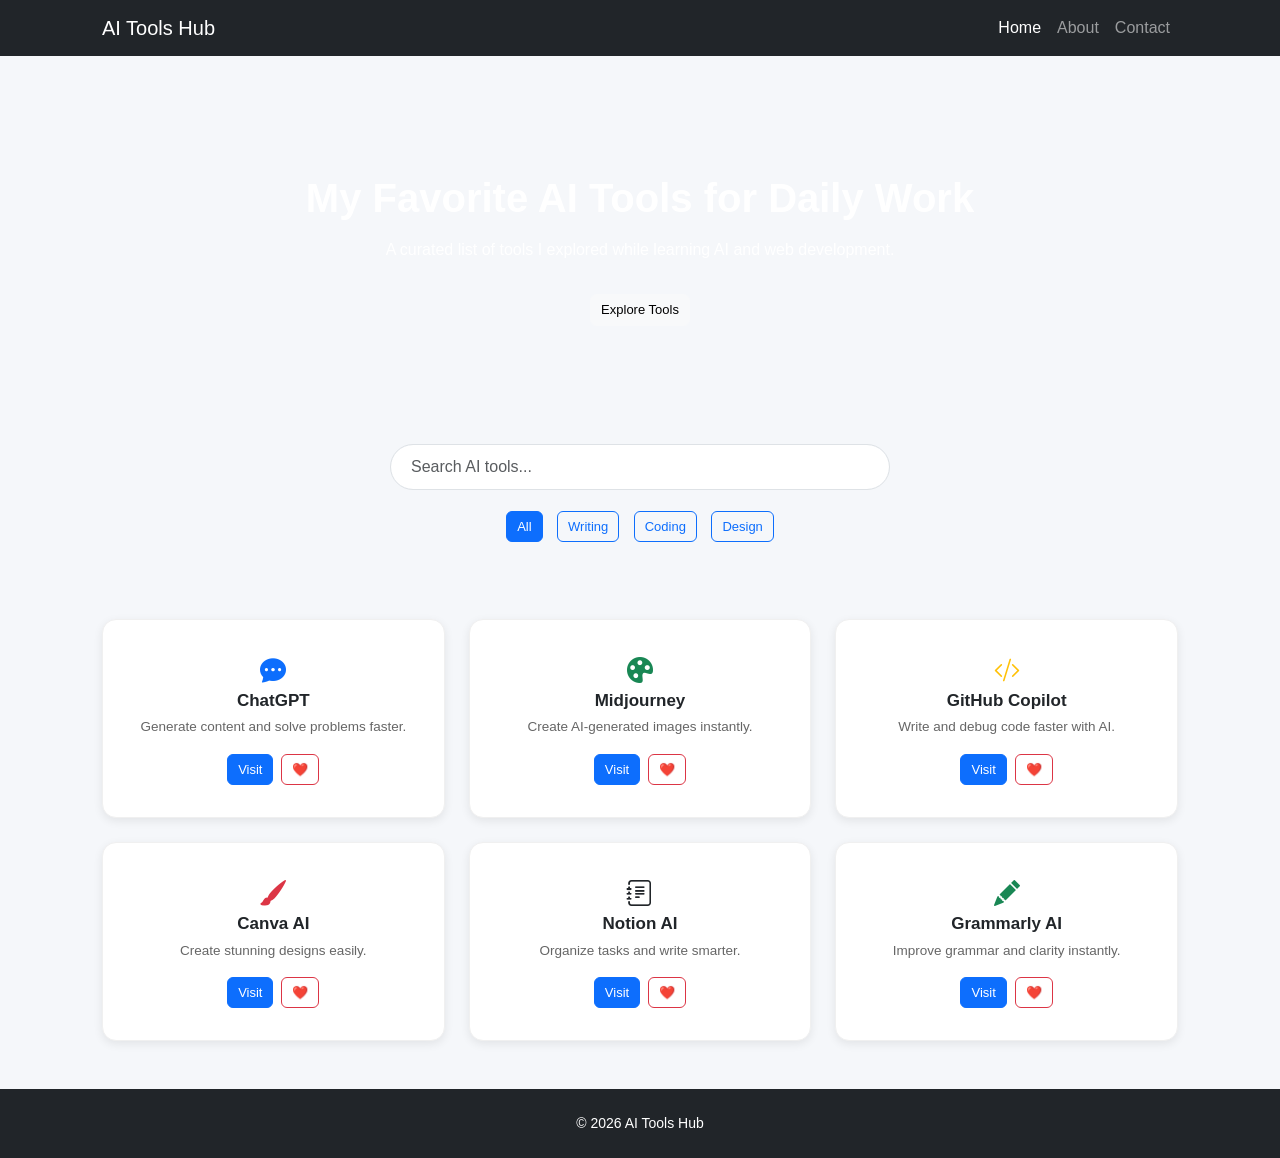
==== index.html @ bc522452 "Update index.html" ====
<!DOCTYPE html>

<html lang="en">
<head>
  <meta charset="UTF-8">
  <meta name="viewport" content="width=device-width, initial-scale=1.0">
  <title>AI Tools Hub</title>

  <!-- Bootstrap -->

  <link href="https://cdn.jsdelivr.net/npm/bootstrap@5.3.3/dist/css/bootstrap.min.css" rel="stylesheet">

  <!-- Icons -->

  <link rel="stylesheet" href="https://cdn.jsdelivr.net/npm/bootstrap-icons@1.11.3/font/bootstrap-icons.css">

  <!-- CSS -->

  <link rel="stylesheet" href="style.css">
</head>
<body>

<!-- NAVBAR -->

<nav class="navbar navbar-expand-lg navbar-dark bg-dark">
  <div class="container">
    <a class="navbar-brand" href="index.html">AI Tools Hub</a>


<button class="navbar-toggler" data-bs-toggle="collapse" data-bs-target="#nav">
  <span class="navbar-toggler-icon"></span>
</button>

<div class="collapse navbar-collapse" id="nav">
  <ul class="navbar-nav ms-auto">
    <li class="nav-item"><a class="nav-link active" href="#">Home</a></li>
    <li class="nav-item"><a class="nav-link" href="about.html">About</a></li>
    <li class="nav-item"><a class="nav-link" href="contact.html">Contact</a></li>
  </ul>
</div>


  </div>
</nav>

<!-- HERO -->

<section class="hero text-white">
  <div class="container text-center py-5">
    <h1 class="fw-bold">My Favorite AI Tools for Daily Work</h1>
    <p class="mt-3">
      A curated list of tools I explored while learning AI and web development.
    </p>
    <a href="#tools" class="btn btn-light mt-3">Explore Tools</a>
  </div>
</section>
<!-- SEARCH -->

<div class="text-center mb-3">
  <input type="text" id="searchInput" class="form-control mx-auto"
    placeholder="Search AI tools...">
</div>

<!-- FILTER -->

<div class="text-center mb-4">
  <button class="btn btn-outline-primary filter-btn active" data-category="all">All</button>
  <button class="btn btn-outline-primary filter-btn" data-category="writing">Writing</button>
  <button class="btn btn-outline-primary filter-btn" data-category="coding">Coding</button>
  <button class="btn btn-outline-primary filter-btn" data-category="design">Design</button>
</div>

<!-- TOOLS -->

<section class="py-5">
  <div class="container">
    <div class="row g-4">


  <!-- ChatGPT -->
  <div class="col-md-4 col-sm-6">
    <div class="card text-center" data-category="writing">
      <div class="card-body">
        <i class="bi bi-chat-dots-fill text-primary"></i>
        <h5 class="card-title">ChatGPT</h5>
        <p class="card-text">Generate content and solve problems faster.</p>

        <div class="card-buttons">
          <a href="https://chat.openai.com" target="_blank" class="btn btn-primary btn-sm">Visit</a>
          <button class="btn btn-outline-danger btn-sm favorite-btn">❤️</button>
        </div>
      </div>
    </div>
  </div>

  <!-- Midjourney -->
  <div class="col-md-4 col-sm-6">
    <div class="card text-center" data-category="design">
      <div class="card-body">
        <i class="bi bi-palette-fill text-success"></i>
        <h5 class="card-title">Midjourney</h5>
        <p class="card-text">Create AI-generated images instantly.</p>

        <div class="card-buttons">
          <a href="https://www.midjourney.com" target="_blank" class="btn btn-primary btn-sm">Visit</a>
          <button class="btn btn-outline-danger btn-sm favorite-btn">❤️</button>
        </div>
      </div>
    </div>
  </div>

  <!-- Copilot -->
  <div class="col-md-4 col-sm-6">
    <div class="card text-center" data-category="coding">
      <div class="card-body">
        <i class="bi bi-code-slash text-warning"></i>
        <h5 class="card-title">GitHub Copilot</h5>
        <p class="card-text">Write and debug code faster with AI.</p>

        <div class="card-buttons">
          <a href="https://github.com/features/copilot" target="_blank" class="btn btn-primary btn-sm">Visit</a>
          <button class="btn btn-outline-danger btn-sm favorite-btn">❤️</button>
        </div>
      </div>
    </div>
  </div>

  <!-- Canva -->
  <div class="col-md-4 col-sm-6">
    <div class="card text-center" data-category="design">
      <div class="card-body">
        <i class="bi bi-brush-fill text-danger"></i>
        <h5 class="card-title">Canva AI</h5>
        <p class="card-text">Create stunning designs easily.</p>

        <div class="card-buttons">
          <a href="https://www.canva.com" target="_blank" class="btn btn-primary btn-sm">Visit</a>
          <button class="btn btn-outline-danger btn-sm favorite-btn">❤️</button>
        </div>
      </div>
    </div>
  </div>

  <!-- Notion -->
  <div class="col-md-4 col-sm-6">
    <div class="card text-center" data-category="writing">
      <div class="card-body">
        <i class="bi bi-journal-text text-dark"></i>
        <h5 class="card-title">Notion AI</h5>
        <p class="card-text">Organize tasks and write smarter.</p>

        <div class="card-buttons">
          <a href="https://www.notion.so/product/ai" target="_blank" class="btn btn-primary btn-sm">Visit</a>
          <button class="btn btn-outline-danger btn-sm favorite-btn">❤️</button>
        </div>
      </div>
    </div>
  </div>

  <!-- Grammarly -->
  <div class="col-md-4 col-sm-6">
    <div class="card text-center" data-category="writing">
      <div class="card-body">
        <i class="bi bi-pencil-fill text-success"></i>
        <h5 class="card-title">Grammarly AI</h5>
        <p class="card-text">Improve grammar and clarity instantly.</p>

        <div class="card-buttons">
          <a href="https://www.grammarly.com" target="_blank" class="btn btn-primary btn-sm">Visit</a>
          <button class="btn btn-outline-danger btn-sm favorite-btn">❤️</button>
        </div>
      </div>
    </div>
  </div>

</div>


  </div>
</section>

<!-- FOOTER -->

<footer class="text-center py-4 bg-dark text-white">
  <p class="mb-0">© 2026 AI Tools Hub</p>
</footer>

<!-- JS -->

<script src="https://cdn.jsdelivr.net/npm/bootstrap@5.3.3/dist/js/bootstrap.bundle.min.js"></script>

<script>
  // SEARCH
  const searchInput = document.getElementById("searchInput");

  searchInput.addEventListener("keyup", function () {
    let filter = searchInput.value.toLowerCase();
    let cards = document.querySelectorAll(".card");

    cards.forEach(card => {
      let text = card.innerText.toLowerCase();
      card.parentElement.style.display = text.includes(filter) ? "block" : "none";
    });
  });

  // FILTER
  const buttons = document.querySelectorAll(".filter-btn");

  buttons.forEach(btn => {
    btn.addEventListener("click", () => {

      buttons.forEach(b => b.classList.remove("active"));
      btn.classList.add("active");

      let category = btn.getAttribute("data-category");
      let cols = document.querySelectorAll(".col-md-4");

      cols.forEach(col => {
        let card = col.querySelector(".card");

        if (category === "all" || card.dataset.category === category) {
          col.style.display = "block";
        } else {
          col.style.display = "none";
        }
      });
    });
  });
</script>

</body>
</html>
---- style.css ----
/* GLOBAL */
html, body {
height: 100%;
}

body {
font-family: 'Segoe UI', sans-serif;
background: #f5f7fa;
margin: 0;
display: flex;
flex-direction: column;
}

/* MAIN (for sticky footer) */
main {
flex: 1;
}

/* CONTAINER WIDTH */
.container {
max-width: 1100px;
}

/* HERO */
.hero {
padding: 70px 0;
text-align: center;
}

/* SECTIONS */
section {
padding-top: 60px;
padding-bottom: 60px;
}

/* SEARCH */
#searchInput {
border-radius: 30px;
padding: 10px 20px;
max-width: 500px;
}

/* FILTER BUTTONS */
.filter-btn {
margin: 5px;
border-radius: 20px;
}

.filter-btn.active {
background-color: #0d6efd;
color: white;
}

/* NAVBAR FIX */
.navbar-toggler {
border: none;
}

.navbar-toggler:focus {
box-shadow: none;
}

/* CARDS */
.card {
border-radius: 14px;
padding: 16px;
transition: all 0.25s ease;
border: 1px solid #f0f0f0;
background: #ffffff;
box-shadow: 0 3px 10px rgba(0,0,0,0.08);
height: 100%;
}

.card:hover {
transform: translateY(-5px);
box-shadow: 0 10px 25px rgba(0,0,0,0.12);
}

/* CARD TEXT */
.card-title {
font-size: 17px;
font-weight: 600;
margin-bottom: 6px;
}

.card-text {
font-size: 13.5px;
color: #666;
}

/* ICON */
.card i {
font-size: 26px;
margin-bottom: 10px;
}

/* BUTTONS */
.btn {
font-size: 13px;
border-radius: 6px;
padding: 5px 10px;
}

/* FAVORITE BUTTON */
.favorite-btn {
border: 1px solid #dc3545;
color: #dc3545;
transition: 0.2s;
}

.favorite-btn:hover {
background: #dc3545;
color: white;
}

/* BUTTON GROUP */
.card-buttons {
display: flex;
justify-content: center;
gap: 8px;
margin-top: 10px;
}

/* FORM */
.form-control {
border-radius: 8px;
padding: 10px;
}

/* FOOTER */
footer {
background: #212529;
color: white;
text-align: center;
padding: 12px 0;
font-size: 14px;
}

/* HEADINGS */
h1, h2 {
font-weight: 600;
}

/* SMOOTH UI */

* {
  transition: all 0.2s ease;
  }
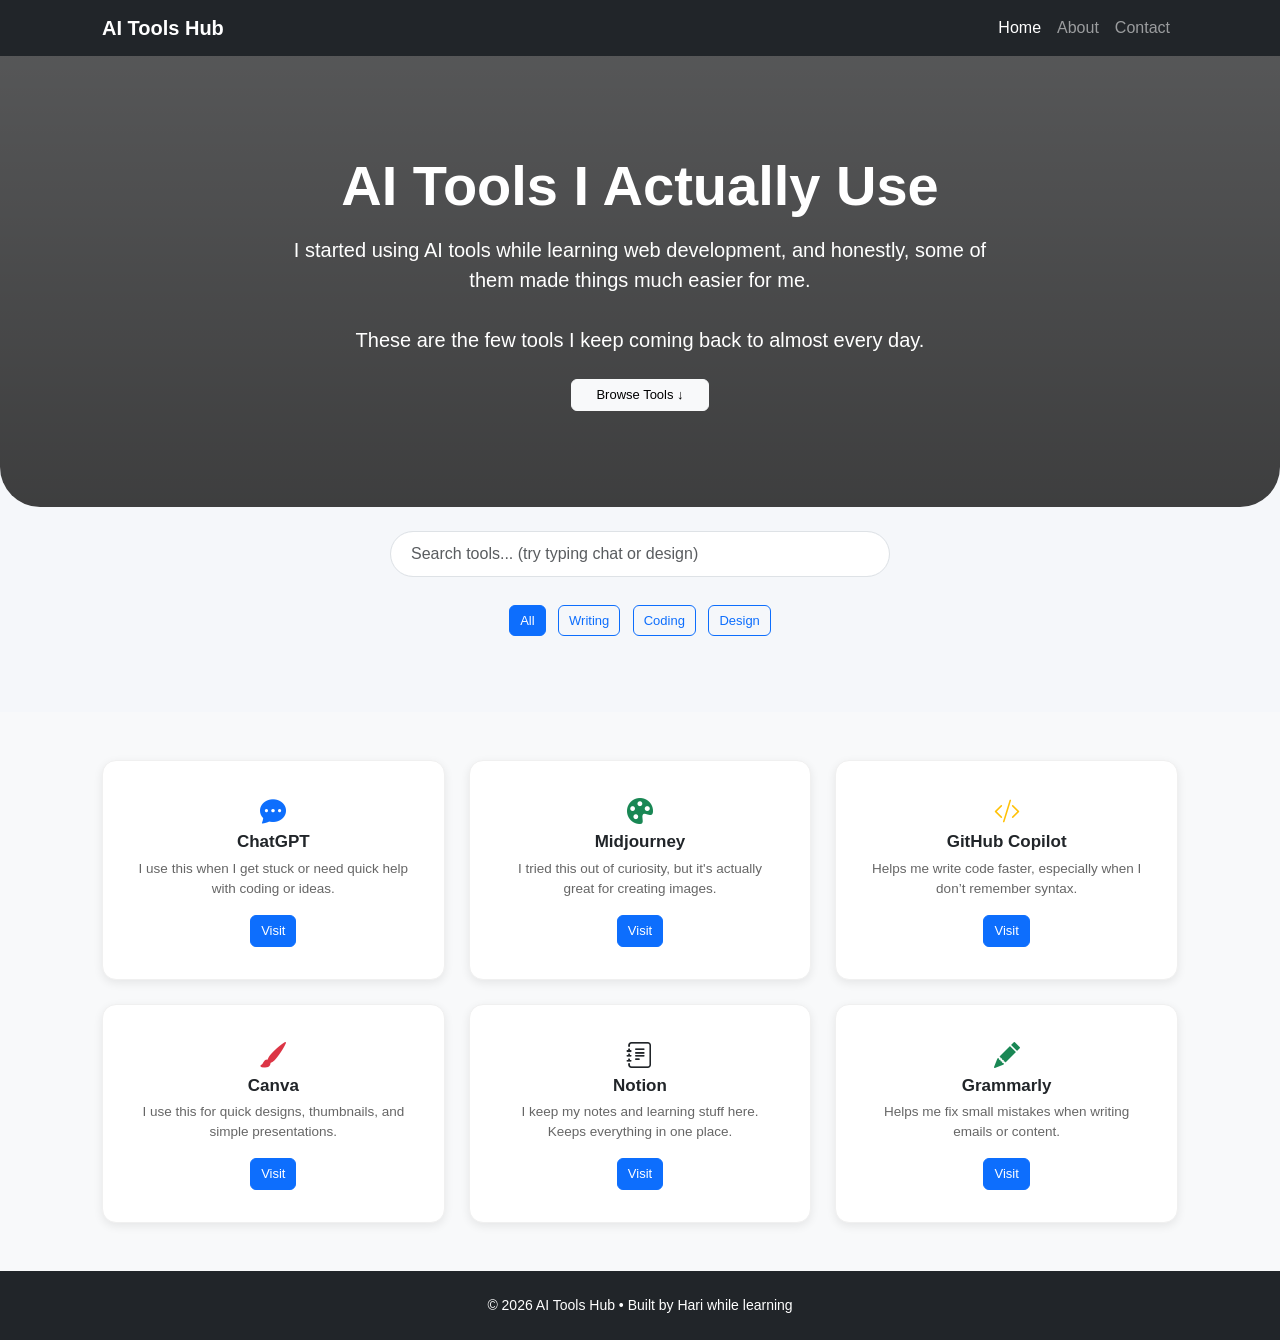
==== commit 91b438fc: "Update index.html" ====
--- a/index.html
+++ b/index.html
@@ -1,231 +1,197 @@
 <!DOCTYPE html>
-
 <html lang="en">
 <head>
-  <meta charset="UTF-8">
-  <meta name="viewport" content="width=device-width, initial-scale=1.0">
-  <title>AI Tools Hub</title>
-
-  <!-- Bootstrap -->
-
-  <link href="https://cdn.jsdelivr.net/npm/bootstrap@5.3.3/dist/css/bootstrap.min.css" rel="stylesheet">
-
-  <!-- Icons -->
-
-  <link rel="stylesheet" href="https://cdn.jsdelivr.net/npm/bootstrap-icons@1.11.3/font/bootstrap-icons.css">
-
-  <!-- CSS -->
-
-  <link rel="stylesheet" href="style.css">
+    <meta charset="UTF-8">
+    <meta name="viewport" content="width=device-width, initial-scale=1.0">
+    <title>AI Tools Hub | My Daily Toolkit</title>
+    
+    <link href="https://cdn.jsdelivr.net/npm/bootstrap@5.3.3/dist/css/bootstrap.min.css" rel="stylesheet">
+    <link rel="stylesheet" href="https://cdn.jsdelivr.net/npm/bootstrap-icons@1.11.3/font/bootstrap-icons.css">
+    <link rel="stylesheet" href="style.css">
 </head>
 <body>
 
 <!-- NAVBAR -->
-
-<nav class="navbar navbar-expand-lg navbar-dark bg-dark">
-  <div class="container">
-    <a class="navbar-brand" href="index.html">AI Tools Hub</a>
-
-
-<button class="navbar-toggler" data-bs-toggle="collapse" data-bs-target="#nav">
-  <span class="navbar-toggler-icon"></span>
-</button>
-
-<div class="collapse navbar-collapse" id="nav">
-  <ul class="navbar-nav ms-auto">
-    <li class="nav-item"><a class="nav-link active" href="#">Home</a></li>
-    <li class="nav-item"><a class="nav-link" href="about.html">About</a></li>
-    <li class="nav-item"><a class="nav-link" href="contact.html">Contact</a></li>
-  </ul>
-</div>
-
-
-  </div>
+<nav class="navbar navbar-expand-lg navbar-dark bg-dark sticky-top">
+    <div class="container">
+        <a class="navbar-brand fw-bold" href="index.html">AI Tools Hub</a>
+        
+        <button class="navbar-toggler" type="button" data-bs-toggle="collapse" data-bs-target="#nav">
+            <span class="navbar-toggler-icon"></span>
+        </button>
+        
+        <div class="collapse navbar-collapse" id="nav">
+            <ul class="navbar-nav ms-auto">
+                <li class="nav-item"><a class="nav-link active" href="index.html">Home</a></li>
+                <li class="nav-item"><a class="nav-link" href="about.html">About</a></li>
+                <li class="nav-item"><a class="nav-link" href="contact.html">Contact</a></li>
+            </ul>
+        </div>
+    </div>
 </nav>
 
 <!-- HERO -->
+<section class="hero text-white py-5" style="background: linear-gradient(rgba(0,0,0,0.65), rgba(0,0,0,0.75)), url('https://source.unsplash.com/random/1600x900/?technology') no-repeat center center/cover;">
+    <div class="container text-center py-5">
+        <h1 class="display-4 fw-bold mb-3">AI Tools I Actually Use</h1>
+        <p class="lead mb-4" style="max-width: 700px; margin: auto;">
+            I started using AI tools while learning web development, and honestly,
+            some of them made things much easier for me.
+            <br><br>
+            These are the few tools I keep coming back to almost every day.
+        </p>
+        <a href="#tools" class="btn btn-light btn-lg px-4">Browse Tools ↓</a>
+    </div>
+</section>
 
-<section class="hero text-white">
-  <div class="container text-center py-5">
-    <h1 class="fw-bold">My Favorite AI Tools for Daily Work</h1>
-    <p class="mt-3">
-      A curated list of tools I explored while learning AI and web development.
-    </p>
-    <a href="#tools" class="btn btn-light mt-3">Explore Tools</a>
-  </div>
-</section>
 <!-- SEARCH -->
+<div class="container my-4">
+    <div class="text-center mb-4">
+        <input type="text" id="searchInput" class="form-control mx-auto" 
+               placeholder="Search tools... (try typing chat or design)" style="max-width: 500px;">
+    </div>
 
-<div class="text-center mb-3">
-  <input type="text" id="searchInput" class="form-control mx-auto"
-    placeholder="Search AI tools...">
-</div>
-
-<!-- FILTER -->
-
-<div class="text-center mb-4">
-  <button class="btn btn-outline-primary filter-btn active" data-category="all">All</button>
-  <button class="btn btn-outline-primary filter-btn" data-category="writing">Writing</button>
-  <button class="btn btn-outline-primary filter-btn" data-category="coding">Coding</button>
-  <button class="btn btn-outline-primary filter-btn" data-category="design">Design</button>
+    <!-- FILTER -->
+    <div class="text-center mb-5">
+        <button class="btn btn-outline-primary filter-btn active mx-1 my-1" data-category="all">All</button>
+        <button class="btn btn-outline-primary filter-btn mx-1 my-1" data-category="writing">Writing</button>
+        <button class="btn btn-outline-primary filter-btn mx-1 my-1" data-category="coding">Coding</button>
+        <button class="btn btn-outline-primary filter-btn mx-1 my-1" data-category="design">Design</button>
+    </div>
 </div>
 
 <!-- TOOLS -->
+<section id="tools" class="py-5 bg-light">
+    <div class="container">
+        <div class="row g-4">
 
-<section class="py-5">
-  <div class="container">
-    <div class="row g-4">
+            <!-- ChatGPT -->
+            <div class="col-md-4 col-sm-6">
+                <div class="card text-center" data-category="writing">
+                    <div class="card-body">
+                        <i class="bi bi-chat-dots-fill text-primary"></i>
+                        <h5 class="card-title">ChatGPT</h5>
+                        <p class="card-text">
+                            I use this when I get stuck or need quick help with coding or ideas.
+                        </p>
+                        <a href="https://chat.openai.com" target="_blank" class="btn btn-primary btn-sm">Visit</a>
+                    </div>
+                </div>
+            </div>
 
+            <!-- Midjourney -->
+            <div class="col-md-4 col-sm-6">
+                <div class="card text-center" data-category="design">
+                    <div class="card-body">
+                        <i class="bi bi-palette-fill text-success"></i>
+                        <h5 class="card-title">Midjourney</h5>
+                        <p class="card-text">
+                            I tried this out of curiosity, but it's actually great for creating images.
+                        </p>
+                        <a href="https://www.midjourney.com" target="_blank" class="btn btn-primary btn-sm">Visit</a>
+                    </div>
+                </div>
+            </div>
 
-  <!-- ChatGPT -->
-  <div class="col-md-4 col-sm-6">
-    <div class="card text-center" data-category="writing">
-      <div class="card-body">
-        <i class="bi bi-chat-dots-fill text-primary"></i>
-        <h5 class="card-title">ChatGPT</h5>
-        <p class="card-text">Generate content and solve problems faster.</p>
+            <!-- Copilot -->
+            <div class="col-md-4 col-sm-6">
+                <div class="card text-center" data-category="coding">
+                    <div class="card-body">
+                        <i class="bi bi-code-slash text-warning"></i>
+                        <h5 class="card-title">GitHub Copilot</h5>
+                        <p class="card-text">
+                            Helps me write code faster, especially when I don’t remember syntax.
+                        </p>
+                        <a href="https://github.com/features/copilot" target="_blank" class="btn btn-primary btn-sm">Visit</a>
+                    </div>
+                </div>
+            </div>
 
-        <div class="card-buttons">
-          <a href="https://chat.openai.com" target="_blank" class="btn btn-primary btn-sm">Visit</a>
-          <button class="btn btn-outline-danger btn-sm favorite-btn">❤️</button>
+            <!-- Canva -->
+            <div class="col-md-4 col-sm-6">
+                <div class="card text-center" data-category="design">
+                    <div class="card-body">
+                        <i class="bi bi-brush-fill text-danger"></i>
+                        <h5 class="card-title">Canva</h5>
+                        <p class="card-text">
+                            I use this for quick designs, thumbnails, and simple presentations.
+                        </p>
+                        <a href="https://www.canva.com" target="_blank" class="btn btn-primary btn-sm">Visit</a>
+                    </div>
+                </div>
+            </div>
+
+            <!-- Notion -->
+            <div class="col-md-4 col-sm-6">
+                <div class="card text-center" data-category="writing">
+                    <div class="card-body">
+                        <i class="bi bi-journal-text text-dark"></i>
+                        <h5 class="card-title">Notion</h5>
+                        <p class="card-text">
+                            I keep my notes and learning stuff here. Keeps everything in one place.
+                        </p>
+                        <a href="https://www.notion.so/product/ai" target="_blank" class="btn btn-primary btn-sm">Visit</a>
+                    </div>
+                </div>
+            </div>
+
+            <!-- Grammarly -->
+            <div class="col-md-4 col-sm-6">
+                <div class="card text-center" data-category="writing">
+                    <div class="card-body">
+                        <i class="bi bi-pencil-fill text-success"></i>
+                        <h5 class="card-title">Grammarly</h5>
+                        <p class="card-text">
+                            Helps me fix small mistakes when writing emails or content.
+                        </p>
+                        <a href="https://www.grammarly.com" target="_blank" class="btn btn-primary btn-sm">Visit</a>
+                    </div>
+                </div>
+            </div>
+
         </div>
-      </div>
     </div>
-  </div>
-
-  <!-- Midjourney -->
-  <div class="col-md-4 col-sm-6">
-    <div class="card text-center" data-category="design">
-      <div class="card-body">
-        <i class="bi bi-palette-fill text-success"></i>
-        <h5 class="card-title">Midjourney</h5>
-        <p class="card-text">Create AI-generated images instantly.</p>
-
-        <div class="card-buttons">
-          <a href="https://www.midjourney.com" target="_blank" class="btn btn-primary btn-sm">Visit</a>
-          <button class="btn btn-outline-danger btn-sm favorite-btn">❤️</button>
-        </div>
-      </div>
-    </div>
-  </div>
-
-  <!-- Copilot -->
-  <div class="col-md-4 col-sm-6">
-    <div class="card text-center" data-category="coding">
-      <div class="card-body">
-        <i class="bi bi-code-slash text-warning"></i>
-        <h5 class="card-title">GitHub Copilot</h5>
-        <p class="card-text">Write and debug code faster with AI.</p>
-
-        <div class="card-buttons">
-          <a href="https://github.com/features/copilot" target="_blank" class="btn btn-primary btn-sm">Visit</a>
-          <button class="btn btn-outline-danger btn-sm favorite-btn">❤️</button>
-        </div>
-      </div>
-    </div>
-  </div>
-
-  <!-- Canva -->
-  <div class="col-md-4 col-sm-6">
-    <div class="card text-center" data-category="design">
-      <div class="card-body">
-        <i class="bi bi-brush-fill text-danger"></i>
-        <h5 class="card-title">Canva AI</h5>
-        <p class="card-text">Create stunning designs easily.</p>
-
-        <div class="card-buttons">
-          <a href="https://www.canva.com" target="_blank" class="btn btn-primary btn-sm">Visit</a>
-          <button class="btn btn-outline-danger btn-sm favorite-btn">❤️</button>
-        </div>
-      </div>
-    </div>
-  </div>
-
-  <!-- Notion -->
-  <div class="col-md-4 col-sm-6">
-    <div class="card text-center" data-category="writing">
-      <div class="card-body">
-        <i class="bi bi-journal-text text-dark"></i>
-        <h5 class="card-title">Notion AI</h5>
-        <p class="card-text">Organize tasks and write smarter.</p>
-
-        <div class="card-buttons">
-          <a href="https://www.notion.so/product/ai" target="_blank" class="btn btn-primary btn-sm">Visit</a>
-          <button class="btn btn-outline-danger btn-sm favorite-btn">❤️</button>
-        </div>
-      </div>
-    </div>
-  </div>
-
-  <!-- Grammarly -->
-  <div class="col-md-4 col-sm-6">
-    <div class="card text-center" data-category="writing">
-      <div class="card-body">
-        <i class="bi bi-pencil-fill text-success"></i>
-        <h5 class="card-title">Grammarly AI</h5>
-        <p class="card-text">Improve grammar and clarity instantly.</p>
-
-        <div class="card-buttons">
-          <a href="https://www.grammarly.com" target="_blank" class="btn btn-primary btn-sm">Visit</a>
-          <button class="btn btn-outline-danger btn-sm favorite-btn">❤️</button>
-        </div>
-      </div>
-    </div>
-  </div>
-
-</div>
-
-
-  </div>
 </section>
 
 <!-- FOOTER -->
-
-<footer class="text-center py-4 bg-dark text-white">
-  <p class="mb-0">© 2026 AI Tools Hub</p>
+<footer class="bg-dark text-white text-center py-4">
+    <p class="mb-0">© 2026 AI Tools Hub • Built by Hari while learning</p>
 </footer>
-
-<!-- JS -->
 
 <script src="https://cdn.jsdelivr.net/npm/bootstrap@5.3.3/dist/js/bootstrap.bundle.min.js"></script>
 
 <script>
-  // SEARCH
-  const searchInput = document.getElementById("searchInput");
-
-  searchInput.addEventListener("keyup", function () {
-    let filter = searchInput.value.toLowerCase();
+// SEARCH
+document.getElementById("searchInput").addEventListener("keyup", function() {
+    let filter = this.value.toLowerCase();
     let cards = document.querySelectorAll(".card");
 
     cards.forEach(card => {
-      let text = card.innerText.toLowerCase();
-      card.parentElement.style.display = text.includes(filter) ? "block" : "none";
+        let text = card.innerText.toLowerCase();
+        card.parentElement.style.display = text.includes(filter) ? "" : "none";
     });
-  });
+});
 
-  // FILTER
-  const buttons = document.querySelectorAll(".filter-btn");
+// FILTER
+document.querySelectorAll(".filter-btn").forEach(btn => {
+    btn.addEventListener("click", () => {
+        document.querySelectorAll(".filter-btn").forEach(b => b.classList.remove("active"));
+        btn.classList.add("active");
 
-  buttons.forEach(btn => {
-    btn.addEventListener("click", () => {
+        let category = btn.getAttribute("data-category");
+        let cols = document.querySelectorAll(".col-md-4");
 
-      buttons.forEach(b => b.classList.remove("active"));
-      btn.classList.add("active");
+        cols.forEach(col => {
+            let card = col.querySelector(".card");
 
-      let category = btn.getAttribute("data-category");
-      let cols = document.querySelectorAll(".col-md-4");
-
-      cols.forEach(col => {
-        let card = col.querySelector(".card");
-
-        if (category === "all" || card.dataset.category === category) {
-          col.style.display = "block";
-        } else {
-          col.style.display = "none";
-        }
-      });
+            if (category === "all" || card.dataset.category === category) {
+                col.style.display = "";
+            } else {
+                col.style.display = "none";
+            }
+        });
     });
-  });
+});
 </script>
 
 </body>
--- a/style.css
+++ b/style.css
@@ -23,10 +23,10 @@
 
 /* HERO */
 .hero {
-padding: 70px 0;
-text-align: center;
+  background: linear-gradient(120deg, #0d6efd, #6f42c1);
+  border-bottom-left-radius: 40px;
+  border-bottom-right-radius: 40px;
 }
-
 /* SECTIONS */
 section {
 padding-top: 60px;
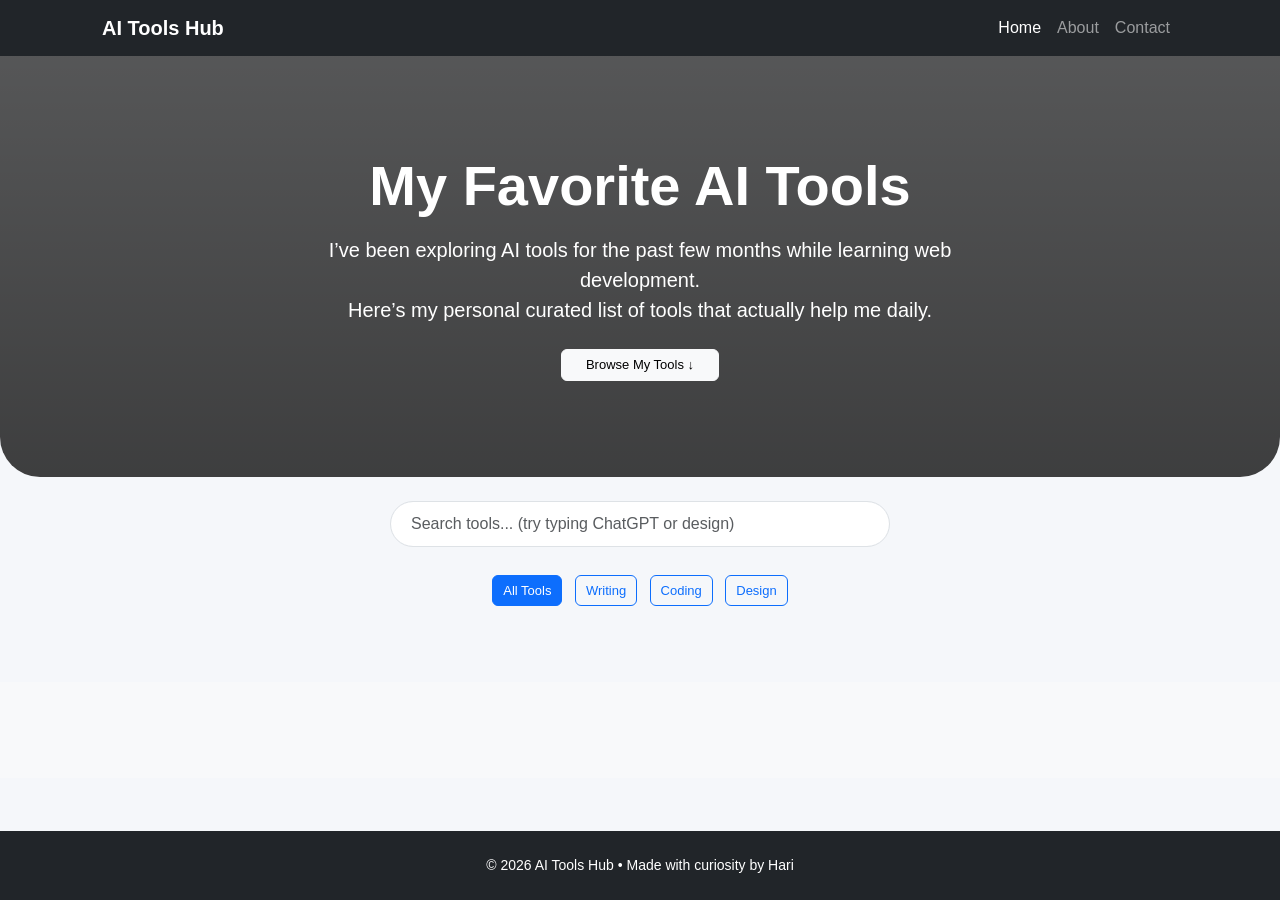
==== commit 4f53bbb1: "Update index.html" ====
--- a/index.html
+++ b/index.html
@@ -11,188 +11,101 @@
 </head>
 <body>
 
-<!-- NAVBAR -->
-<nav class="navbar navbar-expand-lg navbar-dark bg-dark sticky-top">
-    <div class="container">
-        <a class="navbar-brand fw-bold" href="index.html">AI Tools Hub</a>
-        
-        <button class="navbar-toggler" type="button" data-bs-toggle="collapse" data-bs-target="#nav">
-            <span class="navbar-toggler-icon"></span>
-        </button>
-        
-        <div class="collapse navbar-collapse" id="nav">
-            <ul class="navbar-nav ms-auto">
-                <li class="nav-item"><a class="nav-link active" href="index.html">Home</a></li>
-                <li class="nav-item"><a class="nav-link" href="about.html">About</a></li>
-                <li class="nav-item"><a class="nav-link" href="contact.html">Contact</a></li>
-            </ul>
+    <!-- NAVBAR -->
+    <nav class="navbar navbar-expand-lg navbar-dark bg-dark sticky-top">
+        <div class="container">
+            <a class="navbar-brand fw-bold" href="index.html">AI Tools Hub</a>
+            
+            <button class="navbar-toggler" type="button" data-bs-toggle="collapse" data-bs-target="#nav">
+                <span class="navbar-toggler-icon"></span>
+            </button>
+            
+            <div class="collapse navbar-collapse" id="nav">
+                <ul class="navbar-nav ms-auto">
+                    <li class="nav-item"><a class="nav-link active" href="index.html">Home</a></li>
+                    <li class="nav-item"><a class="nav-link" href="about.html">About</a></li>
+                    <li class="nav-item"><a class="nav-link" href="contact.html">Contact</a></li>
+                </ul>
+            </div>
+        </div>
+    </nav>
+
+    <!-- HERO -->
+    <section class="hero text-white py-5" style="background: linear-gradient(rgba(0,0,0,0.65), rgba(0,0,0,0.75)), url('https://source.unsplash.com/random/1600x900/?artificial-intelligence') no-repeat center center/cover;">
+        <div class="container text-center py-5">
+            <h1 class="display-4 fw-bold mb-3">My Favorite AI Tools</h1>
+            <p class="lead mb-4" style="max-width: 700px; margin: auto;">
+                I’ve been exploring AI tools for the past few months while learning web development.<br>
+                Here’s my personal curated list of tools that actually help me daily.
+            </p>
+            <a href="#tools" class="btn btn-light btn-lg px-4">Browse My Tools ↓</a>
+        </div>
+    </section>
+
+    <div class="container my-4">
+        <!-- SEARCH -->
+        <div class="text-center mb-4">
+            <input type="text" id="searchInput" class="form-control mx-auto" 
+                   placeholder="Search tools... (try typing ChatGPT or design)" style="max-width: 500px;">
+        </div>
+
+        <!-- FILTER -->
+        <div class="text-center mb-5">
+            <button class="btn btn-outline-primary filter-btn active mx-1 my-1" data-category="all">All Tools</button>
+            <button class="btn btn-outline-primary filter-btn mx-1 my-1" data-category="writing">Writing</button>
+            <button class="btn btn-outline-primary filter-btn mx-1 my-1" data-category="coding">Coding</button>
+            <button class="btn btn-outline-primary filter-btn mx-1 my-1" data-category="design">Design</button>
         </div>
     </div>
-</nav>
 
-<!-- HERO -->
-<section class="hero text-white py-5" style="background: linear-gradient(rgba(0,0,0,0.65), rgba(0,0,0,0.75)), url('https://source.unsplash.com/random/1600x900/?technology') no-repeat center center/cover;">
-    <div class="container text-center py-5">
-        <h1 class="display-4 fw-bold mb-3">AI Tools I Actually Use</h1>
-        <p class="lead mb-4" style="max-width: 700px; margin: auto;">
-            I started using AI tools while learning web development, and honestly,
-            some of them made things much easier for me.
-            <br><br>
-            These are the few tools I keep coming back to almost every day.
-        </p>
-        <a href="#tools" class="btn btn-light btn-lg px-4">Browse Tools ↓</a>
-    </div>
-</section>
+    <!-- TOOLS SECTION -->
+    <section id="tools" class="py-5 bg-light">
+        <div class="container">
+            <div class="row g-4" id="toolsContainer">
+                <!-- Cards will stay here (same as before, but I suggest making descriptions slightly different) -->
+            </div>
+        </div>
+    </section>
 
-<!-- SEARCH -->
-<div class="container my-4">
-    <div class="text-center mb-4">
-        <input type="text" id="searchInput" class="form-control mx-auto" 
-               placeholder="Search tools... (try typing chat or design)" style="max-width: 500px;">
-    </div>
+    <!-- FOOTER -->
+    <footer class="bg-dark text-white text-center py-4 mt-auto">
+        <p class="mb-0">© 2026 AI Tools Hub • Made with curiosity by Hari</p>
+    </footer>
 
-    <!-- FILTER -->
-    <div class="text-center mb-5">
-        <button class="btn btn-outline-primary filter-btn active mx-1 my-1" data-category="all">All</button>
-        <button class="btn btn-outline-primary filter-btn mx-1 my-1" data-category="writing">Writing</button>
-        <button class="btn btn-outline-primary filter-btn mx-1 my-1" data-category="coding">Coding</button>
-        <button class="btn btn-outline-primary filter-btn mx-1 my-1" data-category="design">Design</button>
-    </div>
-</div>
+    <script src="https://cdn.jsdelivr.net/npm/bootstrap@5.3.3/dist/js/bootstrap.bundle.min.js"></script>
+    
+    <script>
+        // Simple Search
+        document.getElementById("searchInput").addEventListener("keyup", function() {
+            let filter = this.value.toLowerCase();
+            let cards = document.querySelectorAll(".card");
 
-<!-- TOOLS -->
-<section id="tools" class="py-5 bg-light">
-    <div class="container">
-        <div class="row g-4">
+            cards.forEach(card => {
+                let title = card.querySelector(".card-title").innerText.toLowerCase();
+                let text = card.innerText.toLowerCase();
+                card.parentElement.style.display = (title.includes(filter) || text.includes(filter)) ? "" : "none";
+            });
+        });
 
-            <!-- ChatGPT -->
-            <div class="col-md-4 col-sm-6">
-                <div class="card text-center" data-category="writing">
-                    <div class="card-body">
-                        <i class="bi bi-chat-dots-fill text-primary"></i>
-                        <h5 class="card-title">ChatGPT</h5>
-                        <p class="card-text">
-                            I use this when I get stuck or need quick help with coding or ideas.
-                        </p>
-                        <a href="https://chat.openai.com" target="_blank" class="btn btn-primary btn-sm">Visit</a>
-                    </div>
-                </div>
-            </div>
+        // Filter Buttons
+        document.querySelectorAll(".filter-btn").forEach(btn => {
+            btn.addEventListener("click", () => {
+                document.querySelectorAll(".filter-btn").forEach(b => b.classList.remove("active"));
+                btn.classList.add("active");
 
-            <!-- Midjourney -->
-            <div class="col-md-4 col-sm-6">
-                <div class="card text-center" data-category="design">
-                    <div class="card-body">
-                        <i class="bi bi-palette-fill text-success"></i>
-                        <h5 class="card-title">Midjourney</h5>
-                        <p class="card-text">
-                            I tried this out of curiosity, but it's actually great for creating images.
-                        </p>
-                        <a href="https://www.midjourney.com" target="_blank" class="btn btn-primary btn-sm">Visit</a>
-                    </div>
-                </div>
-            </div>
+                let category = btn.getAttribute("data-category");
+                let cols = document.querySelectorAll(".col-md-4");
 
-            <!-- Copilot -->
-            <div class="col-md-4 col-sm-6">
-                <div class="card text-center" data-category="coding">
-                    <div class="card-body">
-                        <i class="bi bi-code-slash text-warning"></i>
-                        <h5 class="card-title">GitHub Copilot</h5>
-                        <p class="card-text">
-                            Helps me write code faster, especially when I don’t remember syntax.
-                        </p>
-                        <a href="https://github.com/features/copilot" target="_blank" class="btn btn-primary btn-sm">Visit</a>
-                    </div>
-                </div>
-            </div>
-
-            <!-- Canva -->
-            <div class="col-md-4 col-sm-6">
-                <div class="card text-center" data-category="design">
-                    <div class="card-body">
-                        <i class="bi bi-brush-fill text-danger"></i>
-                        <h5 class="card-title">Canva</h5>
-                        <p class="card-text">
-                            I use this for quick designs, thumbnails, and simple presentations.
-                        </p>
-                        <a href="https://www.canva.com" target="_blank" class="btn btn-primary btn-sm">Visit</a>
-                    </div>
-                </div>
-            </div>
-
-            <!-- Notion -->
-            <div class="col-md-4 col-sm-6">
-                <div class="card text-center" data-category="writing">
-                    <div class="card-body">
-                        <i class="bi bi-journal-text text-dark"></i>
-                        <h5 class="card-title">Notion</h5>
-                        <p class="card-text">
-                            I keep my notes and learning stuff here. Keeps everything in one place.
-                        </p>
-                        <a href="https://www.notion.so/product/ai" target="_blank" class="btn btn-primary btn-sm">Visit</a>
-                    </div>
-                </div>
-            </div>
-
-            <!-- Grammarly -->
-            <div class="col-md-4 col-sm-6">
-                <div class="card text-center" data-category="writing">
-                    <div class="card-body">
-                        <i class="bi bi-pencil-fill text-success"></i>
-                        <h5 class="card-title">Grammarly</h5>
-                        <p class="card-text">
-                            Helps me fix small mistakes when writing emails or content.
-                        </p>
-                        <a href="https://www.grammarly.com" target="_blank" class="btn btn-primary btn-sm">Visit</a>
-                    </div>
-                </div>
-            </div>
-
-        </div>
-    </div>
-</section>
-
-<!-- FOOTER -->
-<footer class="bg-dark text-white text-center py-4">
-    <p class="mb-0">© 2026 AI Tools Hub • Built by Hari while learning</p>
-</footer>
-
-<script src="https://cdn.jsdelivr.net/npm/bootstrap@5.3.3/dist/js/bootstrap.bundle.min.js"></script>
-
-<script>
-// SEARCH
-document.getElementById("searchInput").addEventListener("keyup", function() {
-    let filter = this.value.toLowerCase();
-    let cards = document.querySelectorAll(".card");
-
-    cards.forEach(card => {
-        let text = card.innerText.toLowerCase();
-        card.parentElement.style.display = text.includes(filter) ? "" : "none";
-    });
-});
-
-// FILTER
-document.querySelectorAll(".filter-btn").forEach(btn => {
-    btn.addEventListener("click", () => {
-        document.querySelectorAll(".filter-btn").forEach(b => b.classList.remove("active"));
-        btn.classList.add("active");
-
-        let category = btn.getAttribute("data-category");
-        let cols = document.querySelectorAll(".col-md-4");
-
-        cols.forEach(col => {
-            let card = col.querySelector(".card");
-
-            if (category === "all" || card.dataset.category === category) {
-                col.style.display = "";
-            } else {
-                col.style.display = "none";
-            }
+                cols.forEach(col => {
+                    let card = col.querySelector(".card");
+                    if (category === "all" || card.dataset.category === category) {
+                        col.style.display = "";
+                    } else {
+                        col.style.display = "none";
+                    }
+                });
+            });
         });
-    });
-});
-</script>
-
+    </script>
 </body>
 </html>
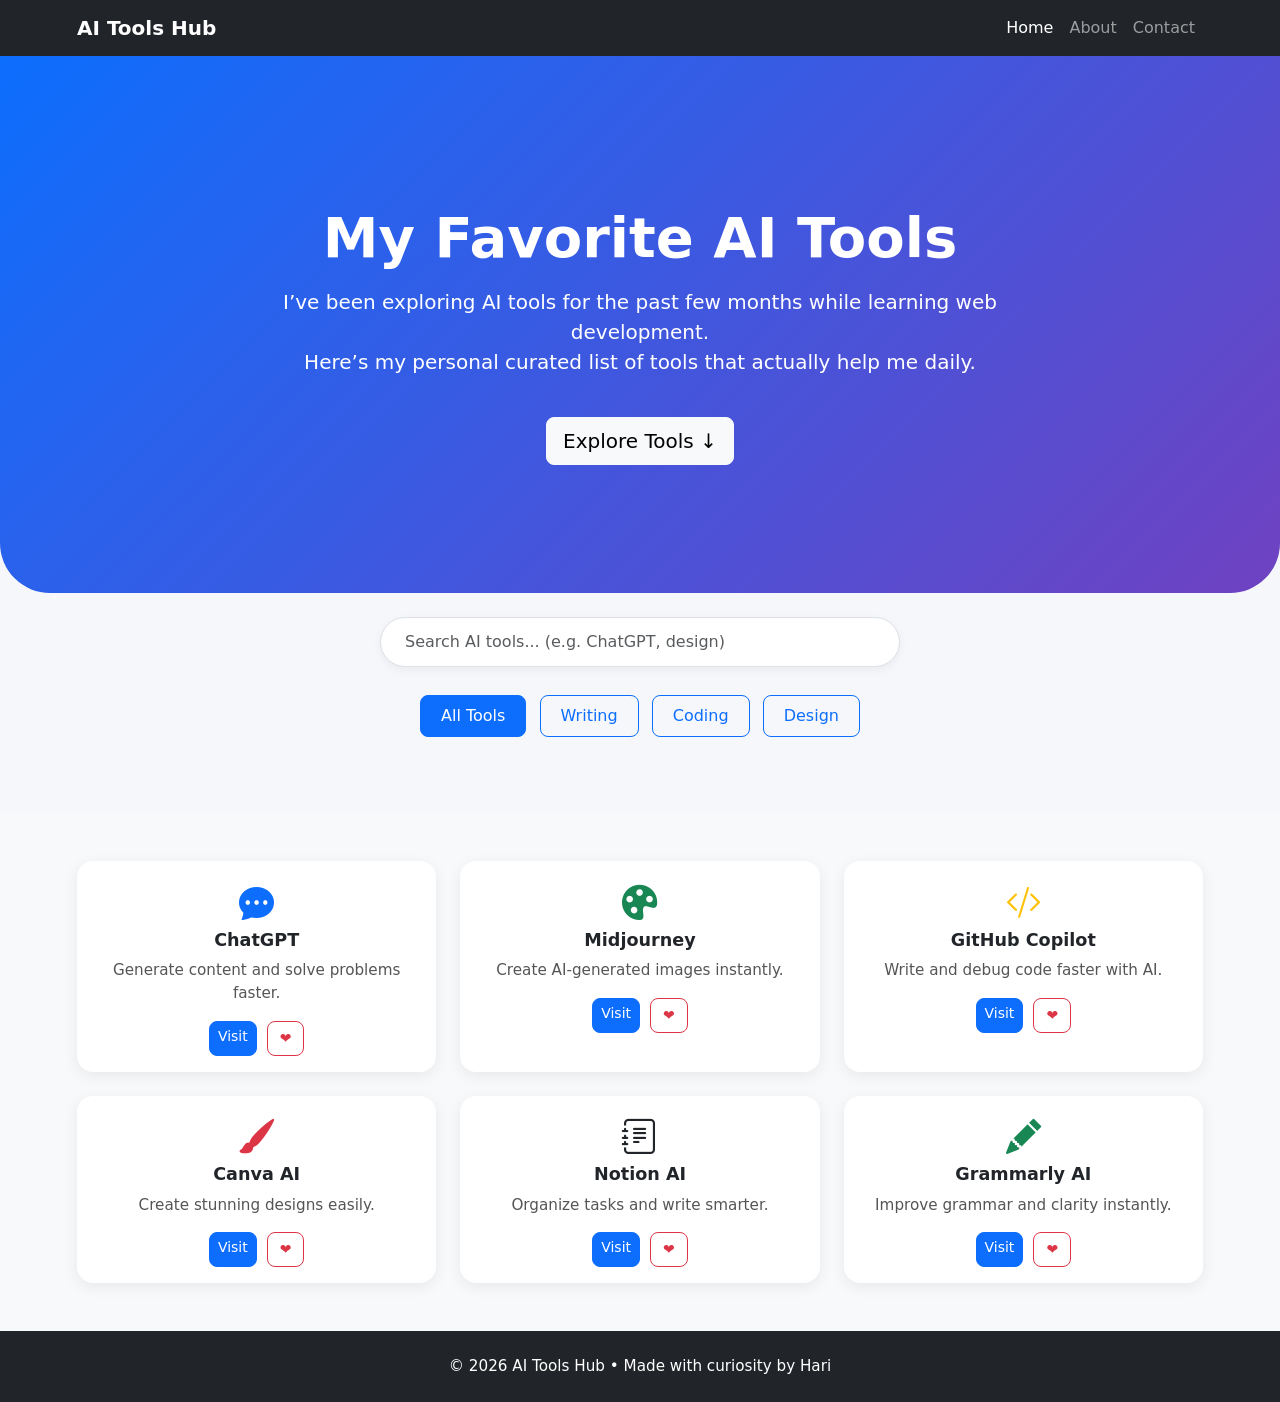
==== commit 62196bac: "Update index.html" ====
--- a/index.html
+++ b/index.html
@@ -1,111 +1,202 @@
 <!DOCTYPE html>
 <html lang="en">
 <head>
-    <meta charset="UTF-8">
-    <meta name="viewport" content="width=device-width, initial-scale=1.0">
-    <title>AI Tools Hub | My Daily Toolkit</title>
-    
-    <link href="https://cdn.jsdelivr.net/npm/bootstrap@5.3.3/dist/css/bootstrap.min.css" rel="stylesheet">
-    <link rel="stylesheet" href="https://cdn.jsdelivr.net/npm/bootstrap-icons@1.11.3/font/bootstrap-icons.css">
-    <link rel="stylesheet" href="style.css">
+  <meta charset="UTF-8">
+  <meta name="viewport" content="width=device-width, initial-scale=1.0">
+  <title>AI Tools Hub | My Daily Toolkit</title>
+  
+  <link href="https://cdn.jsdelivr.net/npm/bootstrap@5.3.3/dist/css/bootstrap.min.css" rel="stylesheet">
+  <link rel="stylesheet" href="https://cdn.jsdelivr.net/npm/bootstrap-icons@1.11.3/font/bootstrap-icons.css">
+  <link rel="stylesheet" href="style.css">
 </head>
 <body>
 
-    <!-- NAVBAR -->
-    <nav class="navbar navbar-expand-lg navbar-dark bg-dark sticky-top">
-        <div class="container">
-            <a class="navbar-brand fw-bold" href="index.html">AI Tools Hub</a>
-            
-            <button class="navbar-toggler" type="button" data-bs-toggle="collapse" data-bs-target="#nav">
-                <span class="navbar-toggler-icon"></span>
-            </button>
-            
-            <div class="collapse navbar-collapse" id="nav">
-                <ul class="navbar-nav ms-auto">
-                    <li class="nav-item"><a class="nav-link active" href="index.html">Home</a></li>
-                    <li class="nav-item"><a class="nav-link" href="about.html">About</a></li>
-                    <li class="nav-item"><a class="nav-link" href="contact.html">Contact</a></li>
-                </ul>
-            </div>
-        </div>
-    </nav>
-
-    <!-- HERO -->
-    <section class="hero text-white py-5" style="background: linear-gradient(rgba(0,0,0,0.65), rgba(0,0,0,0.75)), url('https://source.unsplash.com/random/1600x900/?artificial-intelligence') no-repeat center center/cover;">
-        <div class="container text-center py-5">
-            <h1 class="display-4 fw-bold mb-3">My Favorite AI Tools</h1>
-            <p class="lead mb-4" style="max-width: 700px; margin: auto;">
-                I’ve been exploring AI tools for the past few months while learning web development.<br>
-                Here’s my personal curated list of tools that actually help me daily.
-            </p>
-            <a href="#tools" class="btn btn-light btn-lg px-4">Browse My Tools ↓</a>
-        </div>
-    </section>
-
-    <div class="container my-4">
-        <!-- SEARCH -->
-        <div class="text-center mb-4">
-            <input type="text" id="searchInput" class="form-control mx-auto" 
-                   placeholder="Search tools... (try typing ChatGPT or design)" style="max-width: 500px;">
-        </div>
-
-        <!-- FILTER -->
-        <div class="text-center mb-5">
-            <button class="btn btn-outline-primary filter-btn active mx-1 my-1" data-category="all">All Tools</button>
-            <button class="btn btn-outline-primary filter-btn mx-1 my-1" data-category="writing">Writing</button>
-            <button class="btn btn-outline-primary filter-btn mx-1 my-1" data-category="coding">Coding</button>
-            <button class="btn btn-outline-primary filter-btn mx-1 my-1" data-category="design">Design</button>
-        </div>
-    </div>
-
-    <!-- TOOLS SECTION -->
-    <section id="tools" class="py-5 bg-light">
-        <div class="container">
-            <div class="row g-4" id="toolsContainer">
-                <!-- Cards will stay here (same as before, but I suggest making descriptions slightly different) -->
-            </div>
-        </div>
-    </section>
-
-    <!-- FOOTER -->
-    <footer class="bg-dark text-white text-center py-4 mt-auto">
-        <p class="mb-0">© 2026 AI Tools Hub • Made with curiosity by Hari</p>
-    </footer>
-
-    <script src="https://cdn.jsdelivr.net/npm/bootstrap@5.3.3/dist/js/bootstrap.bundle.min.js"></script>
-    
-    <script>
-        // Simple Search
-        document.getElementById("searchInput").addEventListener("keyup", function() {
-            let filter = this.value.toLowerCase();
-            let cards = document.querySelectorAll(".card");
-
-            cards.forEach(card => {
-                let title = card.querySelector(".card-title").innerText.toLowerCase();
-                let text = card.innerText.toLowerCase();
-                card.parentElement.style.display = (title.includes(filter) || text.includes(filter)) ? "" : "none";
-            });
+  <!-- NAVBAR -->
+  <nav class="navbar navbar-expand-lg navbar-dark bg-dark sticky-top">
+    <div class="container">
+      <a class="navbar-brand fw-bold" href="index.html">AI Tools Hub</a>
+      
+      <button class="navbar-toggler" type="button" data-bs-toggle="collapse" data-bs-target="#nav">
+        <span class="navbar-toggler-icon"></span>
+      </button>
+      
+      <div class="collapse navbar-collapse" id="nav">
+        <ul class="navbar-nav ms-auto">
+          <li class="nav-item"><a class="nav-link active" href="index.html">Home</a></li>
+          <li class="nav-item"><a class="nav-link" href="about.html">About</a></li>
+          <li class="nav-item"><a class="nav-link" href="contact.html">Contact</a></li>
+        </ul>
+      </div>
+    </div>
+  </nav>
+
+  <!-- HERO -->
+  <section class="hero text-white">
+    <div class="container text-center py-5">
+      <h1 class="display-4 fw-bold mb-3">My Favorite AI Tools</h1>
+      <p class="lead mb-4" style="max-width: 720px; margin: auto;">
+        I’ve been exploring AI tools for the past few months while learning web development.<br>
+        Here’s my personal curated list of tools that actually help me daily.
+      </p>
+      <a href="#tools" class="btn btn-light btn-lg mt-3">Explore Tools ↓</a>
+    </div>
+  </section>
+
+  <div class="container my-4">
+    <!-- SEARCH -->
+    <div class="text-center mb-4">
+      <input type="text" id="searchInput" class="form-control mx-auto" 
+             placeholder="Search AI tools... (e.g. ChatGPT, design)" style="max-width: 520px;">
+    </div>
+
+    <!-- FILTER -->
+    <div class="text-center mb-5">
+      <button class="btn btn-outline-primary filter-btn active mx-1 my-1" data-category="all">All Tools</button>
+      <button class="btn btn-outline-primary filter-btn mx-1 my-1" data-category="writing">Writing</button>
+      <button class="btn btn-outline-primary filter-btn mx-1 my-1" data-category="coding">Coding</button>
+      <button class="btn btn-outline-primary filter-btn mx-1 my-1" data-category="design">Design</button>
+    </div>
+  </div>
+
+  <!-- TOOLS SECTION -->
+  <section id="tools" class="py-5 bg-light">
+    <div class="container">
+      <div class="row g-4">
+
+        <!-- ChatGPT -->
+        <div class="col-md-4 col-sm-6">
+          <div class="card text-center" data-category="writing">
+            <div class="card-body">
+              <i class="bi bi-chat-dots-fill text-primary"></i>
+              <h5 class="card-title">ChatGPT</h5>
+              <p class="card-text">Generate content and solve problems faster.</p>
+              <div class="card-buttons">
+                <a href="https://chat.openai.com" target="_blank" class="btn btn-primary btn-sm">Visit</a>
+                <button class="btn btn-outline-danger btn-sm favorite-btn">❤️</button>
+              </div>
+            </div>
+          </div>
+        </div>
+
+        <!-- Midjourney -->
+        <div class="col-md-4 col-sm-6">
+          <div class="card text-center" data-category="design">
+            <div class="card-body">
+              <i class="bi bi-palette-fill text-success"></i>
+              <h5 class="card-title">Midjourney</h5>
+              <p class="card-text">Create AI-generated images instantly.</p>
+              <div class="card-buttons">
+                <a href="https://www.midjourney.com" target="_blank" class="btn btn-primary btn-sm">Visit</a>
+                <button class="btn btn-outline-danger btn-sm favorite-btn">❤️</button>
+              </div>
+            </div>
+          </div>
+        </div>
+
+        <!-- GitHub Copilot -->
+        <div class="col-md-4 col-sm-6">
+          <div class="card text-center" data-category="coding">
+            <div class="card-body">
+              <i class="bi bi-code-slash text-warning"></i>
+              <h5 class="card-title">GitHub Copilot</h5>
+              <p class="card-text">Write and debug code faster with AI.</p>
+              <div class="card-buttons">
+                <a href="https://github.com/features/copilot" target="_blank" class="btn btn-primary btn-sm">Visit</a>
+                <button class="btn btn-outline-danger btn-sm favorite-btn">❤️</button>
+              </div>
+            </div>
+          </div>
+        </div>
+
+        <!-- Canva AI -->
+        <div class="col-md-4 col-sm-6">
+          <div class="card text-center" data-category="design">
+            <div class="card-body">
+              <i class="bi bi-brush-fill text-danger"></i>
+              <h5 class="card-title">Canva AI</h5>
+              <p class="card-text">Create stunning designs easily.</p>
+              <div class="card-buttons">
+                <a href="https://www.canva.com" target="_blank" class="btn btn-primary btn-sm">Visit</a>
+                <button class="btn btn-outline-danger btn-sm favorite-btn">❤️</button>
+              </div>
+            </div>
+          </div>
+        </div>
+
+        <!-- Notion AI -->
+        <div class="col-md-4 col-sm-6">
+          <div class="card text-center" data-category="writing">
+            <div class="card-body">
+              <i class="bi bi-journal-text text-dark"></i>
+              <h5 class="card-title">Notion AI</h5>
+              <p class="card-text">Organize tasks and write smarter.</p>
+              <div class="card-buttons">
+                <a href="https://www.notion.so/product/ai" target="_blank" class="btn btn-primary btn-sm">Visit</a>
+                <button class="btn btn-outline-danger btn-sm favorite-btn">❤️</button>
+              </div>
+            </div>
+          </div>
+        </div>
+
+        <!-- Grammarly -->
+        <div class="col-md-4 col-sm-6">
+          <div class="card text-center" data-category="writing">
+            <div class="card-body">
+              <i class="bi bi-pencil-fill text-success"></i>
+              <h5 class="card-title">Grammarly AI</h5>
+              <p class="card-text">Improve grammar and clarity instantly.</p>
+              <div class="card-buttons">
+                <a href="https://www.grammarly.com" target="_blank" class="btn btn-primary btn-sm">Visit</a>
+                <button class="btn btn-outline-danger btn-sm favorite-btn">❤️</button>
+              </div>
+            </div>
+          </div>
+        </div>
+
+      </div>
+    </div>
+  </section>
+
+  <!-- FOOTER -->
+  <footer class="text-center py-4 bg-dark text-white mt-auto">
+    <p class="mb-0">© 2026 AI Tools Hub • Made with curiosity by Hari</p>
+  </footer>
+
+  <script src="https://cdn.jsdelivr.net/npm/bootstrap@5.3.3/dist/js/bootstrap.bundle.min.js"></script>
+
+  <script>
+    // Search Functionality
+    const searchInput = document.getElementById("searchInput");
+    searchInput.addEventListener("keyup", function () {
+      let filter = this.value.toLowerCase();
+      let cards = document.querySelectorAll(".card");
+
+      cards.forEach(card => {
+        let title = card.querySelector(".card-title").innerText.toLowerCase();
+        let text = card.innerText.toLowerCase();
+        card.parentElement.style.display = (title.includes(filter) || text.includes(filter)) ? "" : "none";
+      });
+    });
+
+    // Filter Buttons
+    document.querySelectorAll(".filter-btn").forEach(btn => {
+      btn.addEventListener("click", () => {
+        document.querySelectorAll(".filter-btn").forEach(b => b.classList.remove("active"));
+        btn.classList.add("active");
+
+        let category = btn.getAttribute("data-category");
+        let cols = document.querySelectorAll(".col-md-4");
+
+        cols.forEach(col => {
+          let card = col.querySelector(".card");
+          if (category === "all" || card.dataset.category === category) {
+            col.style.display = "";
+          } else {
+            col.style.display = "none";
+          }
         });
-
-        // Filter Buttons
-        document.querySelectorAll(".filter-btn").forEach(btn => {
-            btn.addEventListener("click", () => {
-                document.querySelectorAll(".filter-btn").forEach(b => b.classList.remove("active"));
-                btn.classList.add("active");
-
-                let category = btn.getAttribute("data-category");
-                let cols = document.querySelectorAll(".col-md-4");
-
-                cols.forEach(col => {
-                    let card = col.querySelector(".card");
-                    if (category === "all" || card.dataset.category === category) {
-                        col.style.display = "";
-                    } else {
-                        col.style.display = "none";
-                    }
-                });
-            });
-        });
-    </script>
+      });
+    });
+  </script>
 </body>
 </html>
--- a/style.css
+++ b/style.css
@@ -1,148 +1,129 @@
-/* GLOBAL */
+/* style.css */
+
+/* =============== GLOBAL =============== */
 html, body {
-height: 100%;
+    height: 100%;
+    margin: 0;
 }
 
 body {
-font-family: 'Segoe UI', sans-serif;
-background: #f5f7fa;
-margin: 0;
-display: flex;
-flex-direction: column;
+    font-family: 'Segoe UI', system-ui, sans-serif;
+    background: #f5f7fa;
+    display: flex;
+    flex-direction: column;
 }
 
-/* MAIN (for sticky footer) */
+/* Make footer stick to bottom */
 main {
-flex: 1;
+    flex: 1;
 }
 
-/* CONTAINER WIDTH */
+/* =============== CONTAINER =============== */
 .container {
-max-width: 1100px;
+    max-width: 1150px;
 }
 
-/* HERO */
+/* =============== HERO =============== */
 .hero {
-  background: linear-gradient(120deg, #0d6efd, #6f42c1);
-  border-bottom-left-radius: 40px;
-  border-bottom-right-radius: 40px;
-}
-/* SECTIONS */
-section {
-padding-top: 60px;
-padding-bottom: 60px;
+    background: linear-gradient(135deg, #0d6efd, #6f42c1);
+    border-bottom-left-radius: 50px;
+    border-bottom-right-radius: 50px;
+    padding: 100px 0 80px;
 }
 
-/* SEARCH */
-#searchInput {
-border-radius: 30px;
-padding: 10px 20px;
-max-width: 500px;
+/* =============== CARDS =============== */
+.card {
+    border-radius: 16px;
+    border: none;
+    box-shadow: 0 4px 15px rgba(0, 0, 0, 0.07);
+    transition: all 0.3s ease;
+    height: 100%;
+    background: #fff;
 }
 
-/* FILTER BUTTONS */
+.card:hover {
+    transform: translateY(-8px);
+    box-shadow: 0 15px 30px rgba(0, 0, 0, 0.12);
+}
+
+.card i {
+    font-size: 2.2rem;
+    margin-bottom: 12px;
+}
+
+.card-title {
+    font-weight: 600;
+    font-size: 1.1rem;
+}
+
+.card-text {
+    font-size: 0.95rem;
+    color: #555;
+}
+
+/* =============== BUTTONS =============== */
+.card-buttons {
+    display: flex;
+    justify-content: center;
+    gap: 10px;
+    margin-top: 15px;
+}
+
+.favorite-btn {
+    border: 1.5px solid #dc3545;
+    color: #dc3545;
+    padding: 6px 12px;
+}
+
+.favorite-btn:hover {
+    background: #dc3545;
+    color: white;
+}
+
+/* =============== SEARCH & FILTER =============== */
+#searchInput {
+    border-radius: 50px;
+    padding: 12px 24px;
+    max-width: 520px;
+    box-shadow: 0 3px 10px rgba(0, 0, 0, 0.05);
+}
+
 .filter-btn {
-margin: 5px;
-border-radius: 20px;
+    border-radius: 30px;
+    padding: 8px 20px;
+    margin: 4px;
+    font-weight: 500;
 }
 
 .filter-btn.active {
-background-color: #0d6efd;
-color: white;
+    background-color: #0d6efd;
+    color: white;
+    border-color: #0d6efd;
 }
 
-/* NAVBAR FIX */
-.navbar-toggler {
-border: none;
+/* =============== NAVBAR =============== */
+.navbar-toggler:focus {
+    box-shadow: none;
 }
 
-.navbar-toggler:focus {
-box-shadow: none;
+/* =============== FOOTER =============== */
+footer {
+    background: #212529;
+    color: #ddd;
+    font-size: 0.95rem;
+    padding: 20px 0;
 }
 
-/* CARDS */
-.card {
-border-radius: 14px;
-padding: 16px;
-transition: all 0.25s ease;
-border: 1px solid #f0f0f0;
-background: #ffffff;
-box-shadow: 0 3px 10px rgba(0,0,0,0.08);
-height: 100%;
+/* Small improvements */
+h1, h2 {
+    font-weight: 700;
 }
 
-.card:hover {
-transform: translateY(-5px);
-box-shadow: 0 10px 25px rgba(0,0,0,0.12);
+.btn {
+    border-radius: 8px;
 }
 
-/* CARD TEXT */
-.card-title {
-font-size: 17px;
-font-weight: 600;
-margin-bottom: 6px;
+/* Optional: Remove transition from everything */
+* {
+    transition: all 0.25s ease;
 }
-
-.card-text {
-font-size: 13.5px;
-color: #666;
-}
-
-/* ICON */
-.card i {
-font-size: 26px;
-margin-bottom: 10px;
-}
-
-/* BUTTONS */
-.btn {
-font-size: 13px;
-border-radius: 6px;
-padding: 5px 10px;
-}
-
-/* FAVORITE BUTTON */
-.favorite-btn {
-border: 1px solid #dc3545;
-color: #dc3545;
-transition: 0.2s;
-}
-
-.favorite-btn:hover {
-background: #dc3545;
-color: white;
-}
-
-/* BUTTON GROUP */
-.card-buttons {
-display: flex;
-justify-content: center;
-gap: 8px;
-margin-top: 10px;
-}
-
-/* FORM */
-.form-control {
-border-radius: 8px;
-padding: 10px;
-}
-
-/* FOOTER */
-footer {
-background: #212529;
-color: white;
-text-align: center;
-padding: 12px 0;
-font-size: 14px;
-}
-
-/* HEADINGS */
-h1, h2 {
-font-weight: 600;
-}
-
-/* SMOOTH UI */
-
-* {
-  transition: all 0.2s ease;
-  }
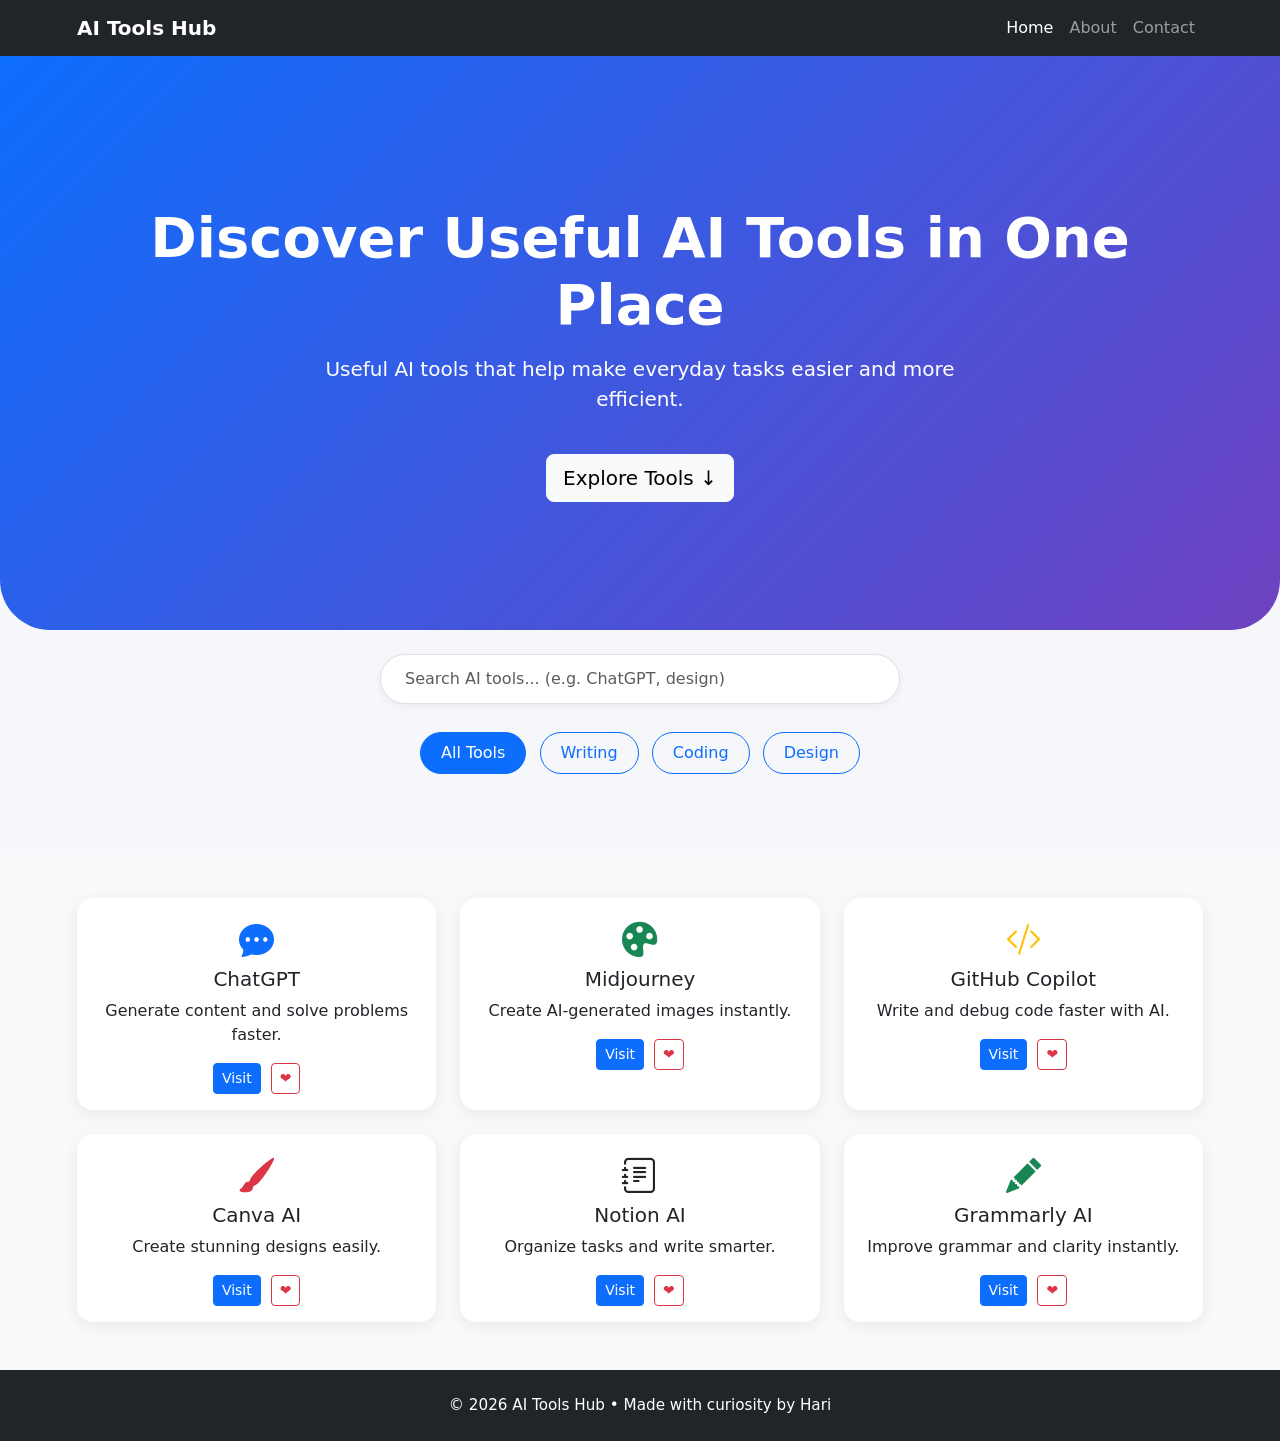
==== commit cec31a36: "Update index.html" ====
--- a/index.html
+++ b/index.html
@@ -33,10 +33,9 @@
   <!-- HERO -->
   <section class="hero text-white">
     <div class="container text-center py-5">
-      <h1 class="display-4 fw-bold mb-3">My Favorite AI Tools</h1>
+      <h1 class="display-4 fw-bold mb-3">Discover Useful AI Tools in One Place</h1>
       <p class="lead mb-4" style="max-width: 720px; margin: auto;">
-        I’ve been exploring AI tools for the past few months while learning web development.<br>
-        Here’s my personal curated list of tools that actually help me daily.
+       Useful AI tools that help make everyday tasks easier and more efficient.
       </p>
       <a href="#tools" class="btn btn-light btn-lg mt-3">Explore Tools ↓</a>
     </div>
--- a/style.css
+++ b/style.css
@@ -1,6 +1,5 @@
 /* style.css */
 
-/* =============== GLOBAL =============== */
 html, body {
     height: 100%;
     margin: 0;
@@ -13,17 +12,15 @@
     flex-direction: column;
 }
 
-/* Make footer stick to bottom */
 main {
     flex: 1;
 }
 
-/* =============== CONTAINER =============== */
 .container {
     max-width: 1150px;
 }
 
-/* =============== HERO =============== */
+/* Hero */
 .hero {
     background: linear-gradient(135deg, #0d6efd, #6f42c1);
     border-bottom-left-radius: 50px;
@@ -31,14 +28,13 @@
     padding: 100px 0 80px;
 }
 
-/* =============== CARDS =============== */
+/* Cards */
 .card {
     border-radius: 16px;
     border: none;
     box-shadow: 0 4px 15px rgba(0, 0, 0, 0.07);
     transition: all 0.3s ease;
     height: 100%;
-    background: #fff;
 }
 
 .card:hover {
@@ -51,17 +47,7 @@
     margin-bottom: 12px;
 }
 
-.card-title {
-    font-weight: 600;
-    font-size: 1.1rem;
-}
-
-.card-text {
-    font-size: 0.95rem;
-    color: #555;
-}
-
-/* =============== BUTTONS =============== */
+/* Buttons & Form */
 .card-buttons {
     display: flex;
     justify-content: center;
@@ -69,61 +55,31 @@
     margin-top: 15px;
 }
 
-.favorite-btn {
-    border: 1.5px solid #dc3545;
-    color: #dc3545;
-    padding: 6px 12px;
-}
-
 .favorite-btn:hover {
     background: #dc3545;
     color: white;
 }
 
-/* =============== SEARCH & FILTER =============== */
 #searchInput {
     border-radius: 50px;
     padding: 12px 24px;
-    max-width: 520px;
-    box-shadow: 0 3px 10px rgba(0, 0, 0, 0.05);
+    box-shadow: 0 3px 10px rgba(0,0,0,0.05);
 }
 
 .filter-btn {
     border-radius: 30px;
     padding: 8px 20px;
     margin: 4px;
-    font-weight: 500;
 }
 
-.filter-btn.active {
-    background-color: #0d6efd;
-    color: white;
-    border-color: #0d6efd;
+/* Footer */
+footer {
+    background: #212529;
+    color: #ccc;
+    padding: 20px 0;
+    font-size: 0.95rem;
 }
 
-/* =============== NAVBAR =============== */
-.navbar-toggler:focus {
-    box-shadow: none;
-}
-
-/* =============== FOOTER =============== */
-footer {
-    background: #212529;
-    color: #ddd;
-    font-size: 0.95rem;
-    padding: 20px 0;
-}
-
-/* Small improvements */
-h1, h2 {
-    font-weight: 700;
-}
-
-.btn {
-    border-radius: 8px;
-}
-
-/* Optional: Remove transition from everything */
 * {
     transition: all 0.25s ease;
 }
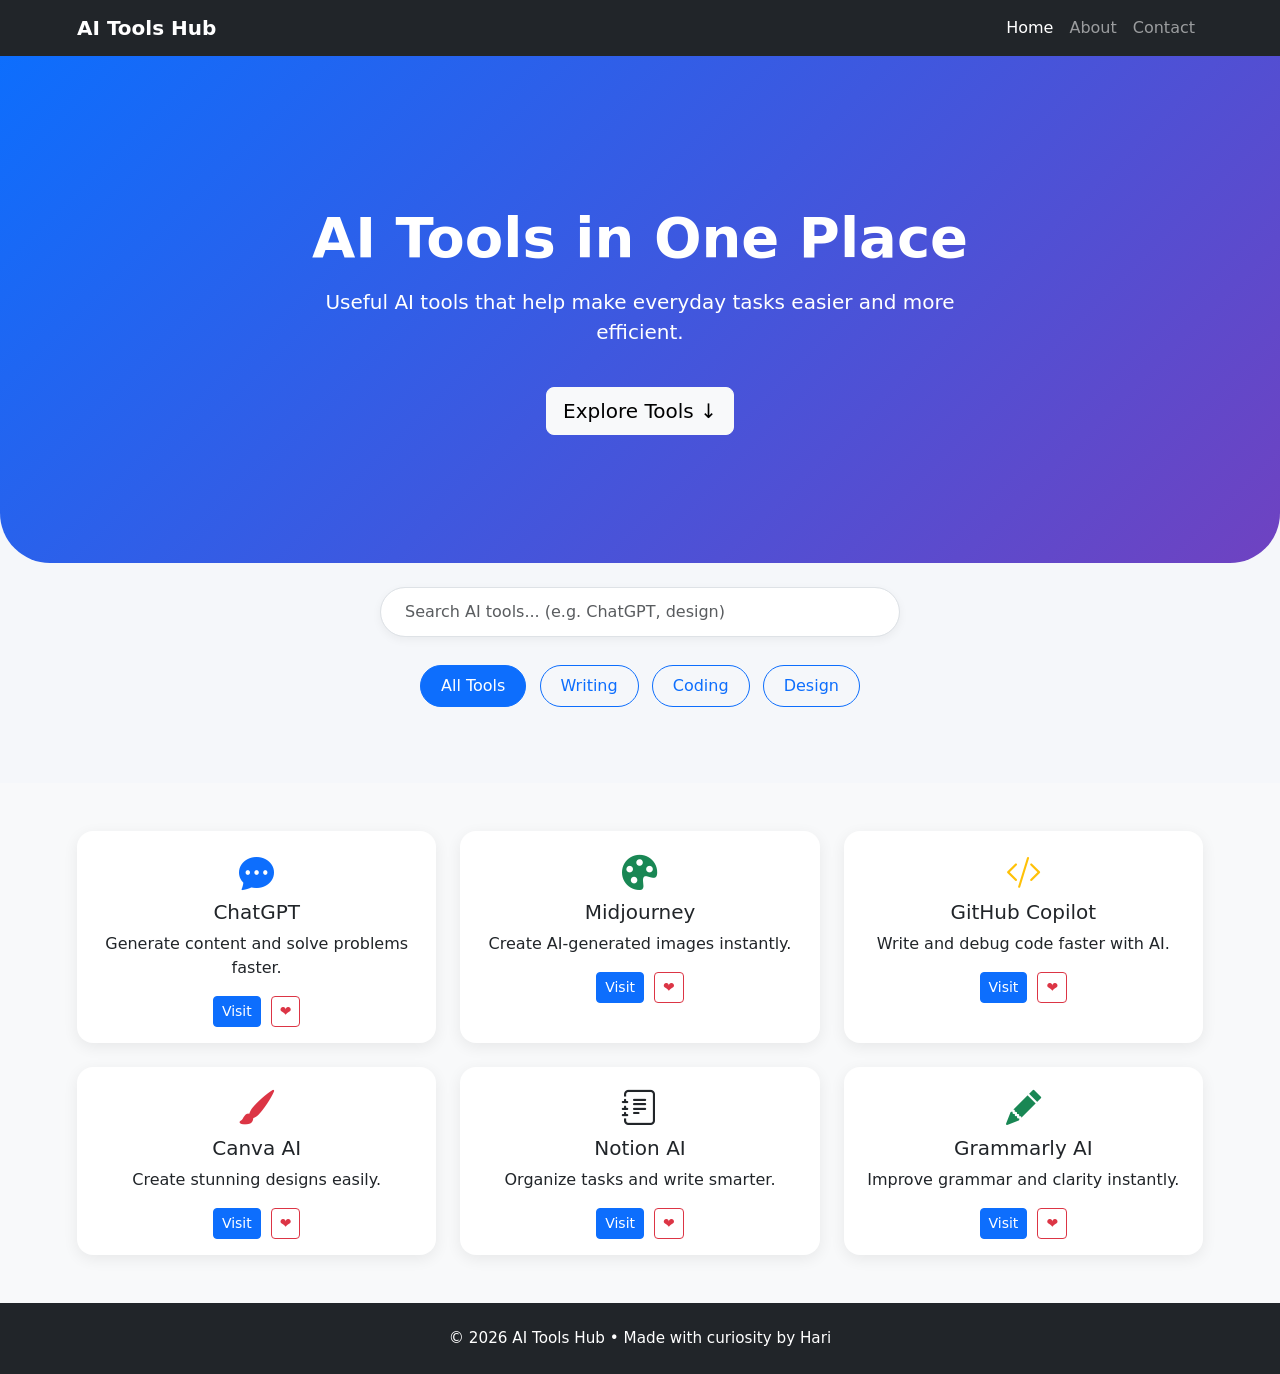
==== commit 4aff21a4: "Update index.html" ====
--- a/index.html
+++ b/index.html
@@ -33,7 +33,7 @@
   <!-- HERO -->
   <section class="hero text-white">
     <div class="container text-center py-5">
-      <h1 class="display-4 fw-bold mb-3">Discover Useful AI Tools in One Place</h1>
+      <h1 class="display-4 fw-bold mb-3">AI Tools in One Place</h1>
       <p class="lead mb-4" style="max-width: 720px; margin: auto;">
        Useful AI tools that help make everyday tasks easier and more efficient.
       </p>
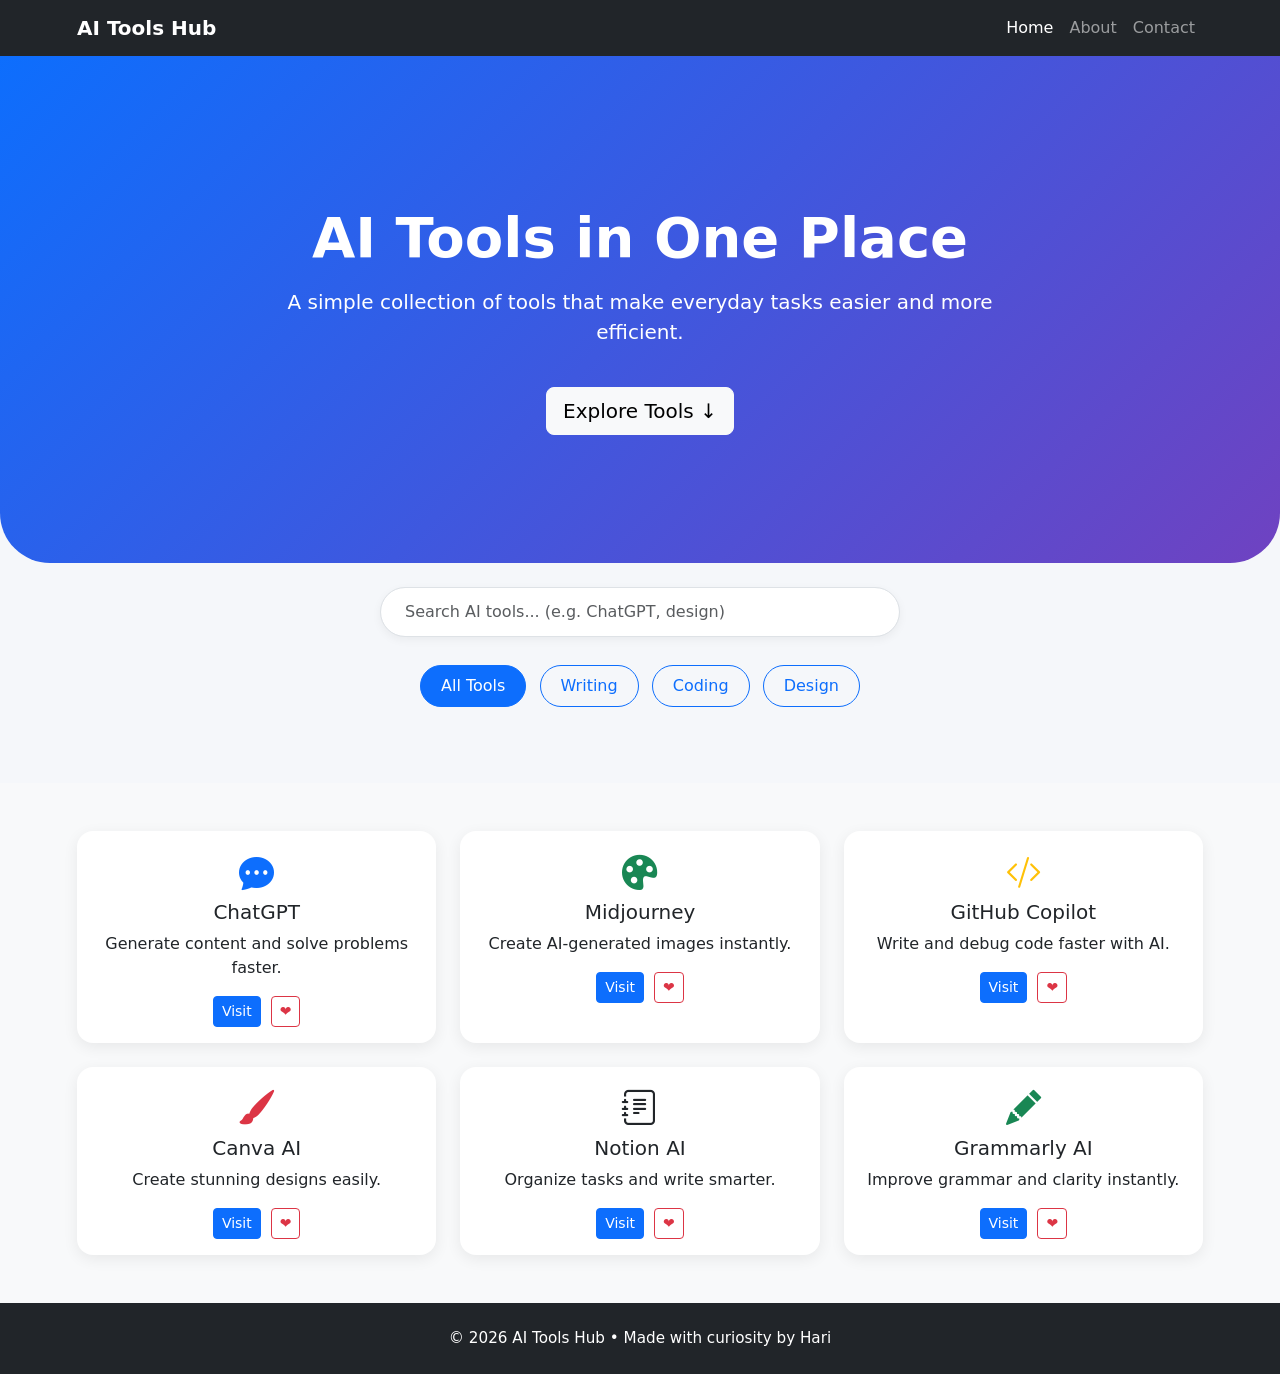
==== commit cf10999b: "Update index.html" ====
--- a/index.html
+++ b/index.html
@@ -35,7 +35,7 @@
     <div class="container text-center py-5">
       <h1 class="display-4 fw-bold mb-3">AI Tools in One Place</h1>
       <p class="lead mb-4" style="max-width: 720px; margin: auto;">
-       Useful AI tools that help make everyday tasks easier and more efficient.
+       A simple collection of tools that make everyday tasks easier and more efficient.
       </p>
       <a href="#tools" class="btn btn-light btn-lg mt-3">Explore Tools ↓</a>
     </div>
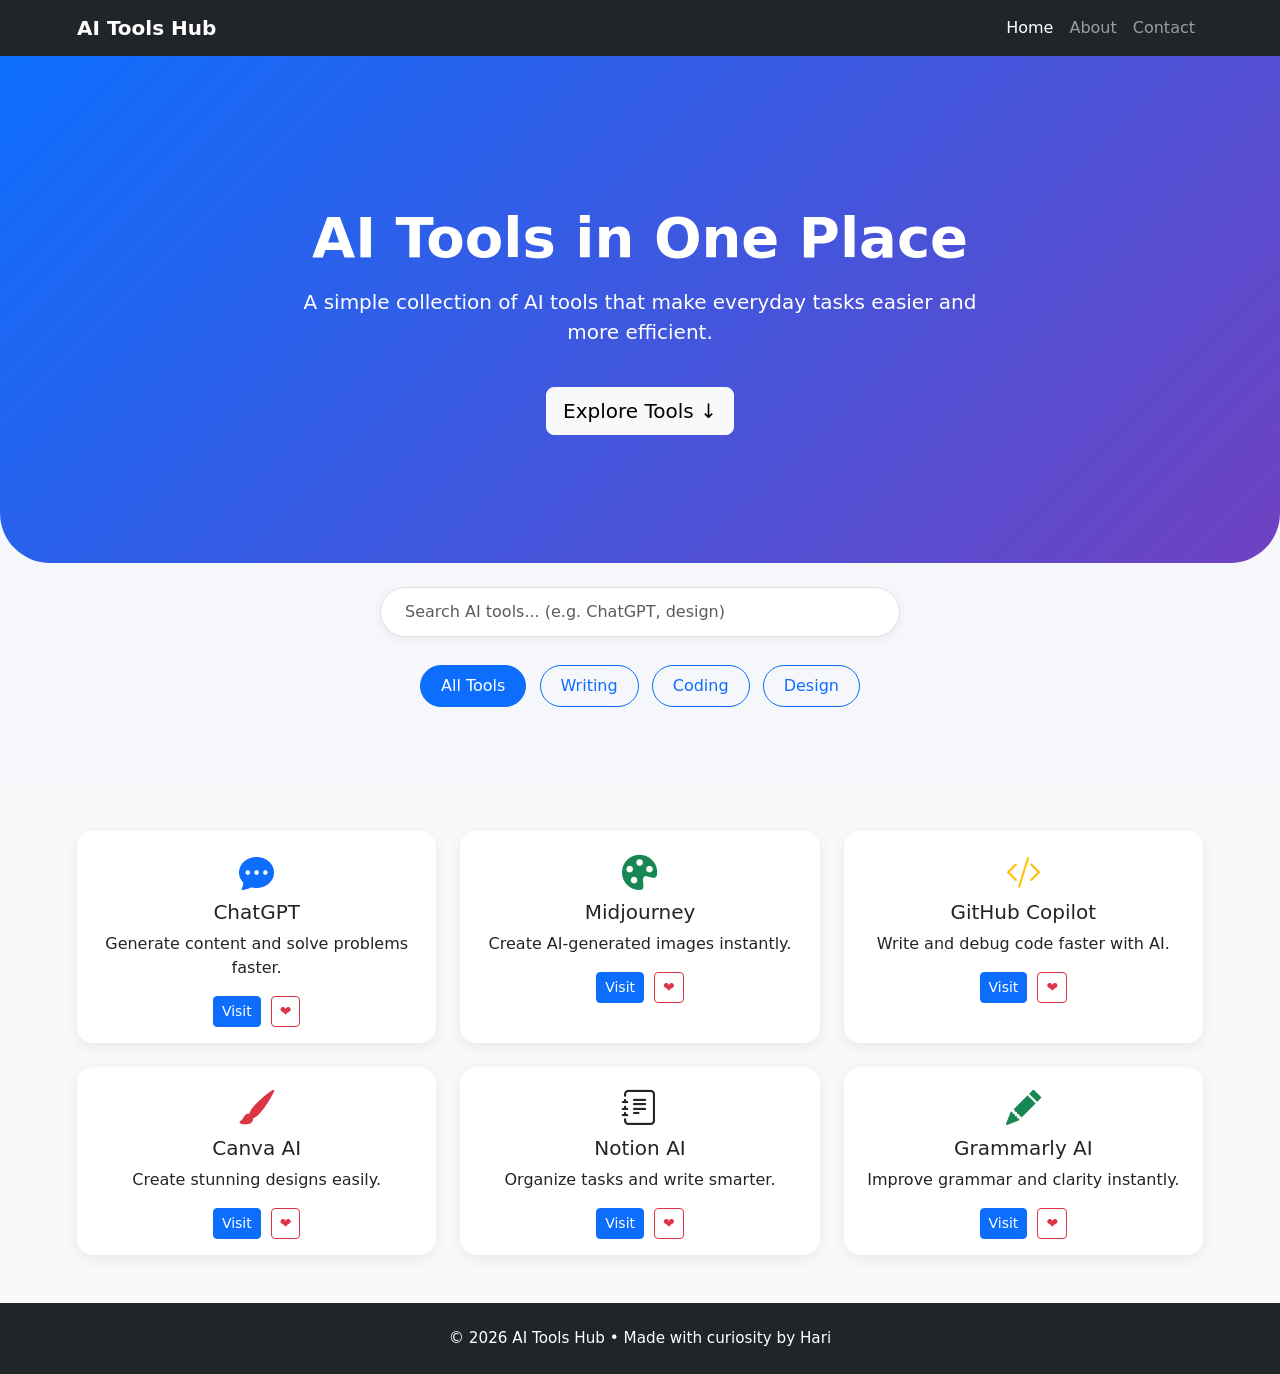
==== commit af82c18e: "Update index.html" ====
--- a/index.html
+++ b/index.html
@@ -35,7 +35,7 @@
     <div class="container text-center py-5">
       <h1 class="display-4 fw-bold mb-3">AI Tools in One Place</h1>
       <p class="lead mb-4" style="max-width: 720px; margin: auto;">
-       A simple collection of tools that make everyday tasks easier and more efficient.
+       A simple collection of AI tools that make everyday tasks easier and more efficient.
       </p>
       <a href="#tools" class="btn btn-light btn-lg mt-3">Explore Tools ↓</a>
     </div>
